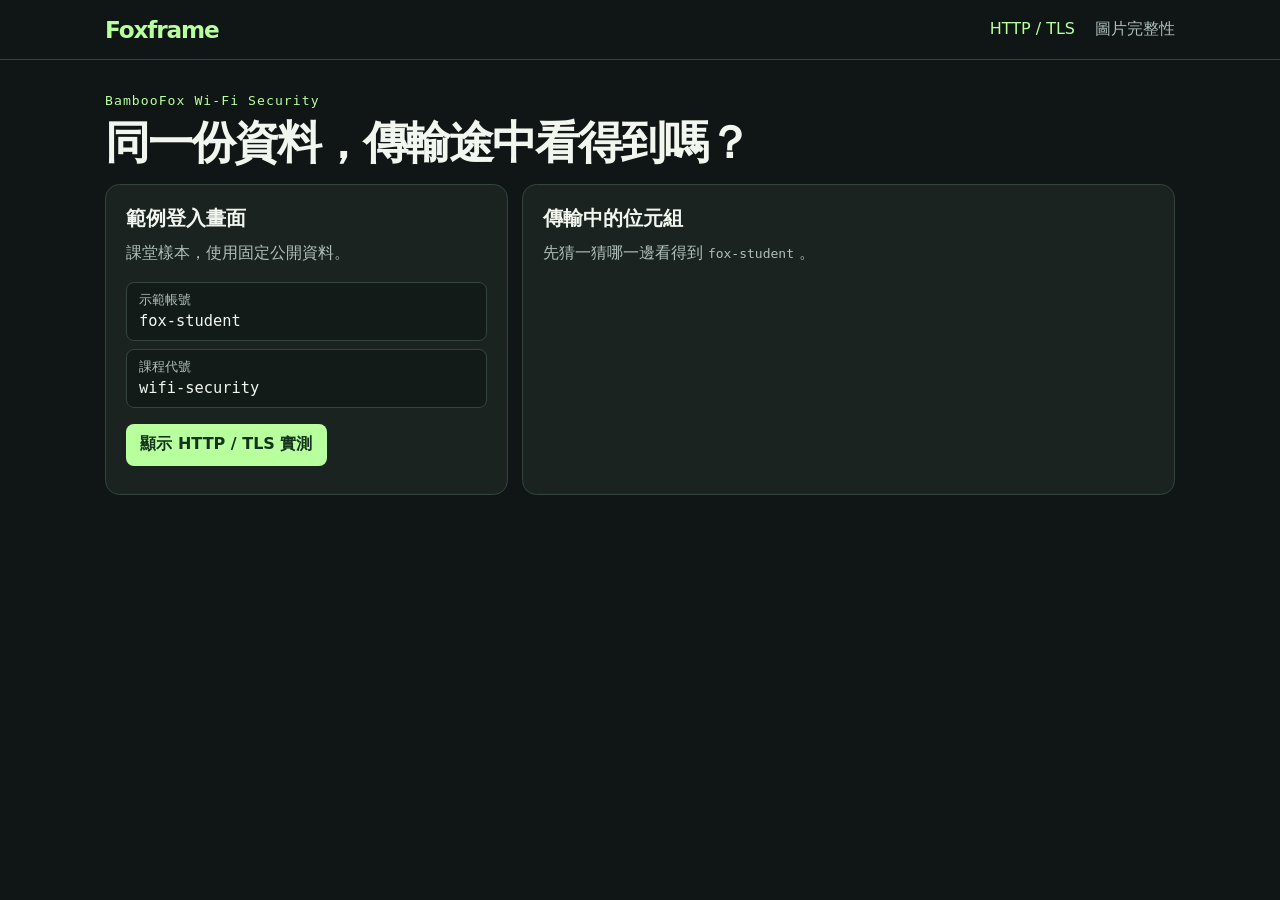
==== static/index.html @ f8ce5617 "lab: add local HTTP and TLS classroom exercises" ====
<!doctype html>
<html lang="zh-Hant">
	<head>
		<meta charset="utf-8" />
		<meta name="viewport" content="width=device-width, initial-scale=1" />
		<title>Foxframe · HTTP / TLS 練習</title>
		<link rel="stylesheet" href="lab.css" />
		<script src="lab.js" defer></script>
	</head>
	<body>
		<header>
			<a href="index.html">Foxframe</a>
			<nav aria-label="練習">
				<a aria-current="page" href="index.html">HTTP / TLS</a>
				<a href="gallery.html">圖片完整性</a>
			</nav>
		</header>
		<main>
			<p class="eyebrow">BambooFox Wi-Fi Security</p>
			<h1>同一份資料，傳輸途中看得到嗎？</h1>
			<div class="columns">
				<section class="panel">
					<h2>範例登入畫面</h2>
					<p>課堂樣本，使用固定公開資料。</p>
					<dl class="fields">
						<div>
							<dt>示範帳號</dt>
							<dd>fox-student</dd>
						</div>
						<div>
							<dt>課程代號</dt>
							<dd>wifi-security</dd>
						</div>
					</dl>
					<button id="compare" type="button">顯示 HTTP / TLS 實測</button>
					<p class="status" id="status" role="status"></p>
				</section>
				<section class="panel evidence" aria-labelledby="evidence-title">
					<h2 id="evidence-title">傳輸中的位元組</h2>
					<p id="prompt">
						先猜一猜哪一邊看得到
						<code>fox-student</code>
						。
					</p>
					<div id="results" hidden>
						<h3>
							HTTP
							<span id="http-state"></span>
						</h3>
						<pre id="plain"></pre>
						<h3>
							TLS
							<span id="tls-state"></span>
						</h3>
						<pre id="encrypted"></pre>
						<p id="verification"></p>
					</div>
				</section>
			</div>
		</main>
	</body>
</html>
---- static/lab.css ----
:root {
	color-scheme: dark;
	font-family: system-ui, sans-serif;
	background: #101516;
	color: #f1f6ef;
	--muted: #afbfba;
	--mint: #b8ff9e;
	--border: #34443f;
}
* {
	box-sizing: border-box;
}
body {
	margin: 0;
}
header {
	display: flex;
	justify-content: space-between;
	align-items: center;
	gap: 1rem;
	padding: 1rem max(1.5rem, calc((100% - 1070px) / 2));
	border-bottom: 1px solid var(--border);
}
header > a {
	color: var(--mint);
	font-size: 1.45rem;
	letter-spacing: -0.05em;
	font-weight: 800;
}
nav {
	display: flex;
	gap: 1.25rem;
	flex-wrap: wrap;
}
a {
	color: var(--muted);
	text-decoration: none;
}
a:hover,
a[aria-current] {
	color: var(--mint);
}
main {
	width: min(1070px, calc(100% - 3rem));
	margin: 2.05rem auto;
}
h1 {
	font-size: clamp(1.6rem, 4.4vw, 2.8rem);
	letter-spacing: -0.045em;
	margin: 0.36rem 0 1rem;
	line-height: 1.15;
}
h2 {
	font-size: 1.25rem;
	margin: 0 0 0.55rem;
}
h3 {
	font-size: 1rem;
	margin: 0.7rem 0 0.32rem;
}
h3 span {
	color: var(--mint);
	font-weight: 550;
	font-size: 0.83rem;
	margin-inline-start: 0.45rem;
}
p {
	color: var(--muted);
	line-height: 1.55;
	margin: 0.55rem 0;
}
.eyebrow {
	color: var(--mint);
	font:
		0.82rem ui-monospace,
		monospace;
	letter-spacing: 0.08em;
}
.columns {
	display: grid;
	grid-template-columns: minmax(0, 1fr) minmax(0, 1.62fr);
	gap: 0.85rem;
}
.panel {
	background: #1b2321;
	padding: 1.25rem;
	border: 1px solid var(--border);
	border-radius: 0.9rem;
	min-width: 0;
}
.fields {
	margin: 1rem 0;
}
.fields div {
	background: #131b19;
	padding: 0.6rem 0.75rem;
	margin: 0.5rem 0;
	border-radius: 0.5rem;
	border: 1px solid var(--border);
}
dt {
	font-size: 0.8rem;
	color: var(--muted);
}
dd {
	margin: 0.18rem 0 0;
	font:
		0.96rem ui-monospace,
		monospace;
}
button {
	border: 0;
	border-radius: 0.5rem;
	background: var(--mint);
	color: #14321d;
	padding: 0.65rem 0.9rem;
	font: inherit;
	font-weight: 700;
	cursor: pointer;
}
button:hover {
	background: #dcffd0;
}
button:focus-visible,
a:focus-visible,
input:focus-visible {
	outline: 2px solid white;
	outline-offset: 3px;
}
pre {
	margin: 0;
	overflow-wrap: anywhere;
	white-space: pre-wrap;
	background: #111816;
	border: 1px solid var(--border);
	border-radius: 0.45rem;
	padding: 0.5rem 0.65rem;
	color: #e0f7dc;
	font:
		0.85rem/1.4 ui-monospace,
		monospace;
}
.status,
#verification,
.footnote {
	font-size: 0.88rem;
}
.controls {
	display: flex;
	align-items: center;
	flex-wrap: wrap;
	gap: 0.65rem 1.2rem;
	margin: 1rem 0;
}
.controls label {
	color: var(--muted);
	font-size: 0.9rem;
}
.gallery {
	display: grid;
	grid-template-columns: repeat(3, minmax(0, 1fr));
	gap: 0.8rem;
}
figure {
	margin: 0;
	border: 1px solid var(--border);
	border-radius: 0.65rem;
	background: #1b2321;
	overflow: hidden;
}
figure img {
	width: 100%;
	height: clamp(112px, 23vw, 250px);
	object-fit: contain;
	display: block;
	background: #26312f;
}
figcaption {
	padding: 0.55rem 0.8rem;
	color: var(--muted);
}
@media (max-width: 660px) {
	.columns {
		grid-template-columns: 1fr;
	}
	main {
		margin-top: 1.5rem;
	}
}
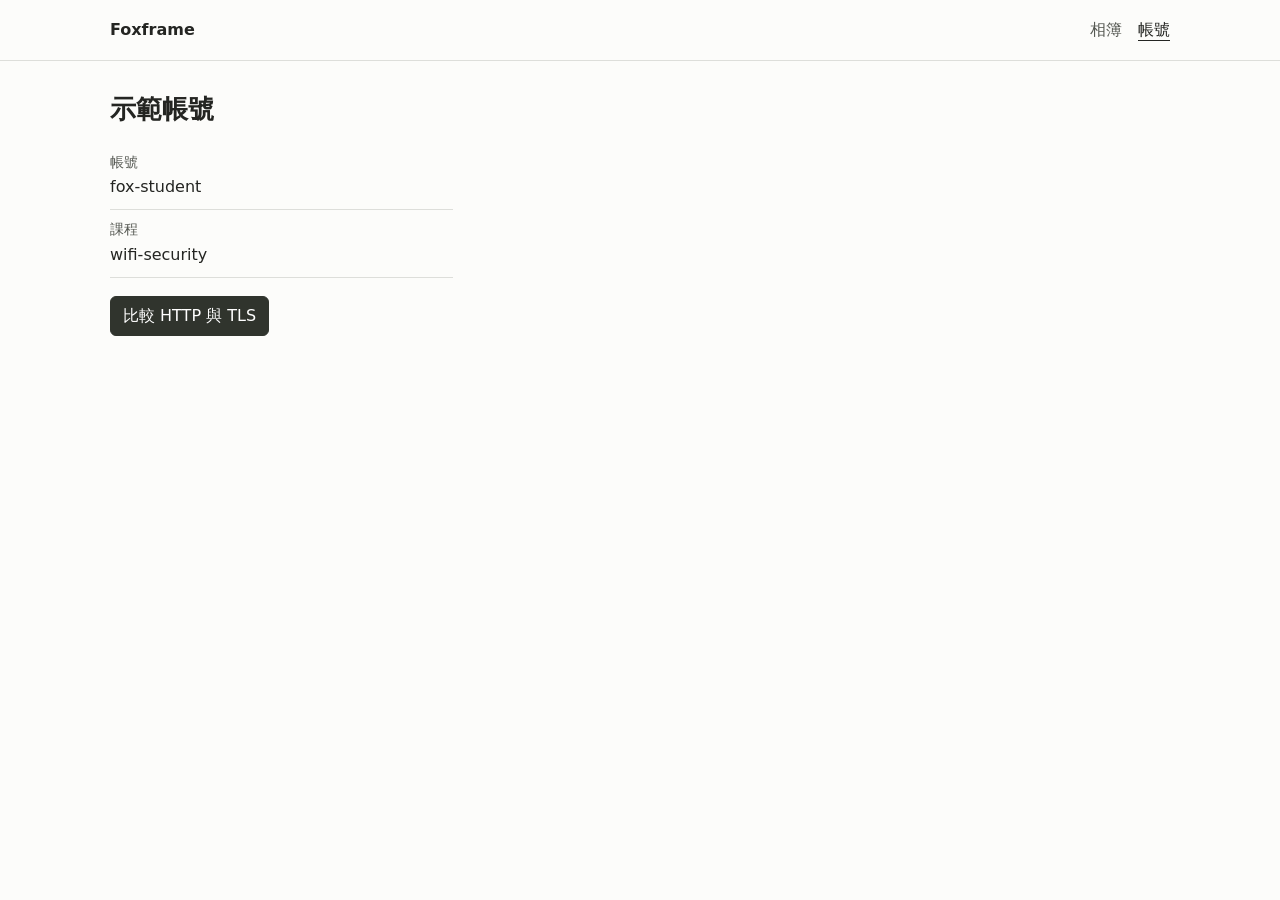
==== commit 4a36a4e8: "lab: add Wireshark exercise and simplify demo pages" ====
--- a/static/index.html
+++ b/static/index.html
@@ -3,60 +3,48 @@
 	<head>
 		<meta charset="utf-8" />
 		<meta name="viewport" content="width=device-width, initial-scale=1" />
-		<title>Foxframe · HTTP / TLS 練習</title>
+		<title>帳號 · Foxframe</title>
 		<link rel="stylesheet" href="lab.css" />
 		<script src="lab.js" defer></script>
 	</head>
 	<body>
 		<header>
-			<a href="index.html">Foxframe</a>
-			<nav aria-label="練習">
-				<a aria-current="page" href="index.html">HTTP / TLS</a>
-				<a href="gallery.html">圖片完整性</a>
+			<nav class="wrap" aria-label="網站導覽">
+				<a class="wordmark" href="gallery.html">Foxframe</a>
+				<a href="gallery.html">相簿</a>
+				<a aria-current="page" href="index.html">帳號</a>
 			</nav>
 		</header>
-		<main>
-			<p class="eyebrow">BambooFox Wi-Fi Security</p>
-			<h1>同一份資料，傳輸途中看得到嗎？</h1>
-			<div class="columns">
-				<section class="panel">
-					<h2>範例登入畫面</h2>
-					<p>課堂樣本，使用固定公開資料。</p>
-					<dl class="fields">
-						<div>
-							<dt>示範帳號</dt>
-							<dd>fox-student</dd>
-						</div>
-						<div>
-							<dt>課程代號</dt>
-							<dd>wifi-security</dd>
-						</div>
-					</dl>
-					<button id="compare" type="button">顯示 HTTP / TLS 實測</button>
-					<p class="status" id="status" role="status"></p>
-				</section>
-				<section class="panel evidence" aria-labelledby="evidence-title">
-					<h2 id="evidence-title">傳輸中的位元組</h2>
-					<p id="prompt">
-						先猜一猜哪一邊看得到
-						<code>fox-student</code>
-						。
-					</p>
-					<div id="results" hidden>
-						<h3>
-							HTTP
-							<span id="http-state"></span>
-						</h3>
-						<pre id="plain"></pre>
-						<h3>
-							TLS
-							<span id="tls-state"></span>
-						</h3>
-						<pre id="encrypted"></pre>
-						<p id="verification"></p>
+		<main class="wrap account">
+			<section aria-labelledby="account-title">
+				<h1 id="account-title">示範帳號</h1>
+				<dl>
+					<div>
+						<dt>帳號</dt>
+						<dd>fox-student</dd>
 					</div>
-				</section>
-			</div>
+					<div>
+						<dt>課程</dt>
+						<dd>wifi-security</dd>
+					</div>
+				</dl>
+				<button id="compare" type="button" aria-controls="results" aria-expanded="false">比較 HTTP 與 TLS</button>
+				<p id="status" role="status"></p>
+			</section>
+			<section id="results" aria-labelledby="results-title" hidden>
+				<h2 id="results-title">傳輸內容</h2>
+				<h3>
+					HTTP
+					<span id="http-state"></span>
+				</h3>
+				<pre id="plain"></pre>
+				<h3>
+					TLS
+					<span id="tls-state"></span>
+				</h3>
+				<pre id="encrypted"></pre>
+				<p id="verification"></p>
+			</section>
 		</main>
 	</body>
 </html>
--- a/static/lab.css
+++ b/static/lab.css
@@ -1,11 +1,12 @@
 :root {
-	color-scheme: dark;
-	font-family: system-ui, sans-serif;
-	background: #101516;
-	color: #f1f6ef;
-	--muted: #afbfba;
-	--mint: #b8ff9e;
-	--border: #34443f;
+	color-scheme: light;
+	font:
+		16px/1.55 system-ui,
+		sans-serif;
+	color: #242522;
+	background: #fcfcfa;
+	--muted: #565953;
+	--line: #dddeda;
 }
 * {
 	box-sizing: border-box;
@@ -13,177 +14,165 @@
 body {
 	margin: 0;
 }
+.wrap {
+	width: min(1060px, 100% - 40px);
+	margin-inline: auto;
+}
 header {
+	border-bottom: 1px solid var(--line);
+}
+nav,
+.toolbar,
+.actions {
 	display: flex;
-	justify-content: space-between;
 	align-items: center;
-	gap: 1rem;
-	padding: 1rem max(1.5rem, calc((100% - 1070px) / 2));
-	border-bottom: 1px solid var(--border);
-}
-header > a {
-	color: var(--mint);
-	font-size: 1.45rem;
-	letter-spacing: -0.05em;
-	font-weight: 800;
+	gap: 16px;
 }
 nav {
-	display: flex;
-	gap: 1.25rem;
-	flex-wrap: wrap;
+	min-height: 60px;
 }
-a {
+nav a {
 	color: var(--muted);
 	text-decoration: none;
 }
-a:hover,
-a[aria-current] {
-	color: var(--mint);
+nav a:hover,
+nav [aria-current] {
+	color: inherit;
+	text-decoration: underline;
+	text-underline-offset: 5px;
+}
+nav .wordmark {
+	margin-right: auto;
+	font-weight: 700;
+	color: inherit;
 }
 main {
-	width: min(1070px, calc(100% - 3rem));
-	margin: 2.05rem auto;
+	padding-block: 32px;
+}
+h1,
+h2,
+h3 {
+	margin: 0;
+	line-height: 1.2;
 }
 h1 {
-	font-size: clamp(1.6rem, 4.4vw, 2.8rem);
-	letter-spacing: -0.045em;
-	margin: 0.36rem 0 1rem;
-	line-height: 1.15;
+	font-size: 1.65rem;
 }
 h2 {
-	font-size: 1.25rem;
-	margin: 0 0 0.55rem;
+	font-size: 1.2rem;
 }
 h3 {
+	margin-block: 16px 6px;
 	font-size: 1rem;
-	margin: 0.7rem 0 0.32rem;
 }
-h3 span {
-	color: var(--mint);
-	font-weight: 550;
-	font-size: 0.83rem;
-	margin-inline-start: 0.45rem;
-}
-p {
+h3 span,
+.credit,
+#verification,
+#status {
 	color: var(--muted);
-	line-height: 1.55;
-	margin: 0.55rem 0;
-}
-.eyebrow {
-	color: var(--mint);
-	font:
-		0.82rem ui-monospace,
-		monospace;
-	letter-spacing: 0.08em;
-}
-.columns {
-	display: grid;
-	grid-template-columns: minmax(0, 1fr) minmax(0, 1.62fr);
-	gap: 0.85rem;
-}
-.panel {
-	background: #1b2321;
-	padding: 1.25rem;
-	border: 1px solid var(--border);
-	border-radius: 0.9rem;
-	min-width: 0;
-}
-.fields {
-	margin: 1rem 0;
-}
-.fields div {
-	background: #131b19;
-	padding: 0.6rem 0.75rem;
-	margin: 0.5rem 0;
-	border-radius: 0.5rem;
-	border: 1px solid var(--border);
-}
-dt {
-	font-size: 0.8rem;
-	color: var(--muted);
-}
-dd {
-	margin: 0.18rem 0 0;
-	font:
-		0.96rem ui-monospace,
-		monospace;
+	font-size: 0.875rem;
+	font-weight: 400;
 }
 button {
-	border: 0;
-	border-radius: 0.5rem;
-	background: var(--mint);
-	color: #14321d;
-	padding: 0.65rem 0.9rem;
+	border: 1px solid #30342d;
+	border-radius: 6px;
+	padding: 7px 12px;
+	color: white;
+	background: #30342d;
 	font: inherit;
-	font-weight: 700;
 	cursor: pointer;
 }
-button:hover {
-	background: #dcffd0;
+button:disabled {
+	opacity: 0.65;
+	cursor: wait;
 }
-button:focus-visible,
-a:focus-visible,
-input:focus-visible {
-	outline: 2px solid white;
-	outline-offset: 3px;
+button:hover:not(:disabled) {
+	filter: brightness(0.9);
 }
-pre {
-	margin: 0;
-	overflow-wrap: anywhere;
-	white-space: pre-wrap;
-	background: #111816;
-	border: 1px solid var(--border);
-	border-radius: 0.45rem;
-	padding: 0.5rem 0.65rem;
-	color: #e0f7dc;
-	font:
-		0.85rem/1.4 ui-monospace,
-		monospace;
+button.secondary {
+	color: inherit;
+	background: #fcfcfa;
+	border-color: var(--line);
 }
-.status,
-#verification,
-.footnote {
-	font-size: 0.88rem;
+.toolbar {
+	justify-content: space-between;
+	flex-wrap: wrap;
+	margin-bottom: 18px;
 }
-.controls {
-	display: flex;
-	align-items: center;
+.actions {
+	gap: 8px;
 	flex-wrap: wrap;
-	gap: 0.65rem 1.2rem;
-	margin: 1rem 0;
-}
-.controls label {
-	color: var(--muted);
-	font-size: 0.9rem;
 }
 .gallery {
 	display: grid;
 	grid-template-columns: repeat(3, minmax(0, 1fr));
-	gap: 0.8rem;
+	gap: 16px;
 }
 figure {
 	margin: 0;
-	border: 1px solid var(--border);
-	border-radius: 0.65rem;
-	background: #1b2321;
-	overflow: hidden;
 }
 figure img {
+	display: block;
 	width: 100%;
-	height: clamp(112px, 23vw, 250px);
+	aspect-ratio: 1;
+	object-fit: cover;
+	background: #eeefeb;
+}
+.gallery[data-replaced] img {
 	object-fit: contain;
-	display: block;
-	background: #26312f;
 }
 figcaption {
-	padding: 0.55rem 0.8rem;
+	margin-top: 6px;
+	font-size: 0.94rem;
+}
+.credit {
+	margin: 16px 0 0;
+}
+.account {
+	display: grid;
+	grid-template-columns: minmax(0, 1fr) minmax(0, 2fr);
+	gap: 32px;
+}
+dl {
+	margin-block: 18px;
+}
+dl div {
+	padding: 9px 0;
+	border-bottom: 1px solid var(--line);
+}
+dt {
 	color: var(--muted);
+	font-size: 0.875rem;
 }
-@media (max-width: 660px) {
-	.columns {
+dd {
+	margin: 2px 0 0;
+}
+pre {
+	margin: 0;
+	padding: 10px 12px;
+	border: 1px solid var(--line);
+	border-radius: 6px;
+	background: #f1f2ee;
+	white-space: pre-wrap;
+	overflow-wrap: anywhere;
+	font:
+		0.82rem/1.5 ui-monospace,
+		monospace;
+}
+#status:empty {
+	margin: 0;
+}
+@media (max-width: 650px) {
+	main {
+		padding-block: 24px;
+	}
+	.account {
 		grid-template-columns: 1fr;
 	}
-	main {
-		margin-top: 1.5rem;
+	.gallery {
+		gap: 8px;
+	}
+	figcaption {
+		font-size: 0.8rem;
 	}
 }
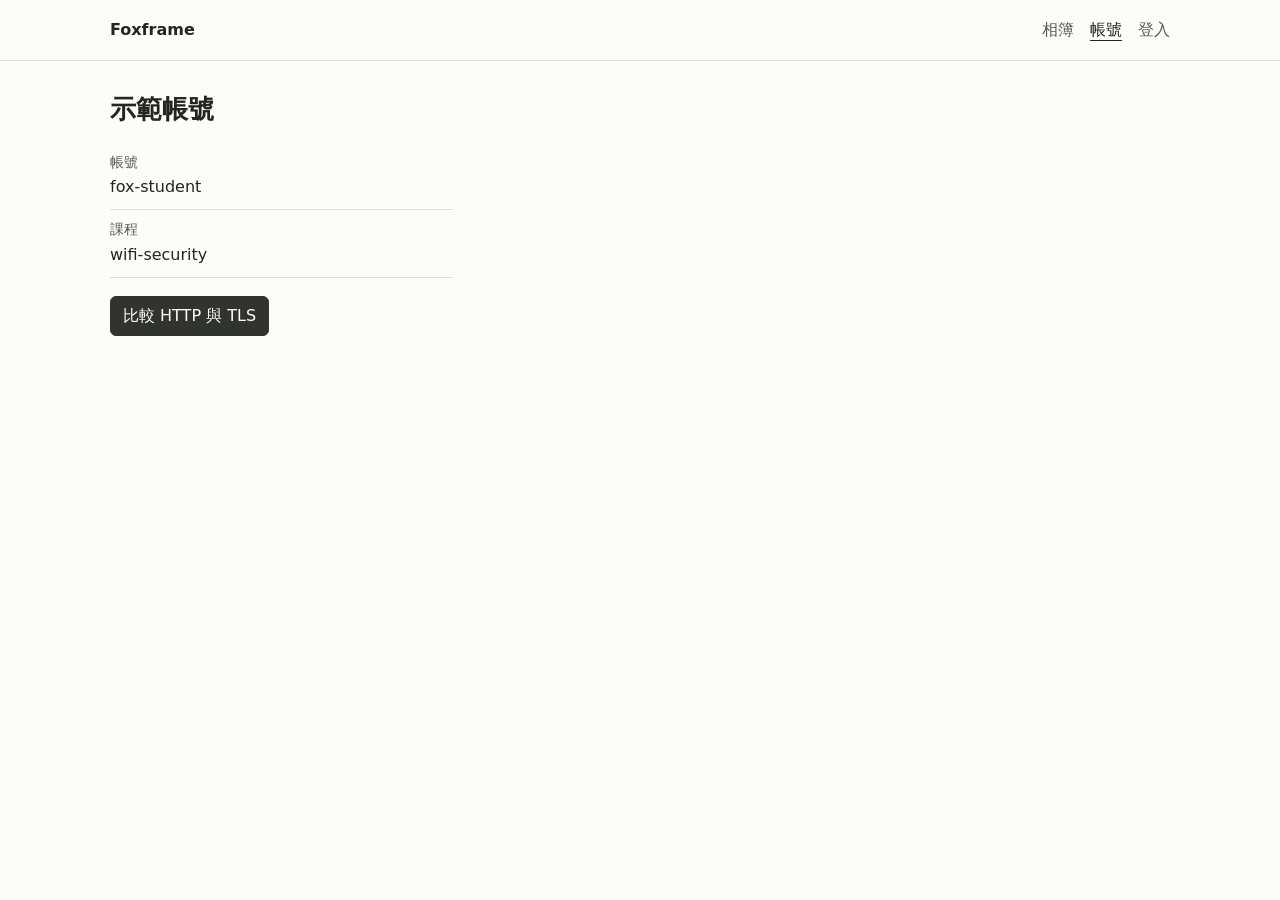
==== commit 6cd4a6c1: "lab: add a demo sign-in for Wireshark" ====
--- a/static/index.html
+++ b/static/index.html
@@ -13,6 +13,7 @@
 				<a class="wordmark" href="gallery.html">Foxframe</a>
 				<a href="gallery.html">相簿</a>
 				<a aria-current="page" href="index.html">帳號</a>
+				<a href="login.html">登入</a>
 			</nav>
 		</header>
 		<main class="wrap account">
--- a/static/lab.css
+++ b/static/lab.css
@@ -133,6 +133,9 @@
 	grid-template-columns: minmax(0, 1fr) minmax(0, 2fr);
 	gap: 32px;
 }
+.signin {
+	max-width: 28rem;
+}
 dl {
 	margin-block: 18px;
 }
